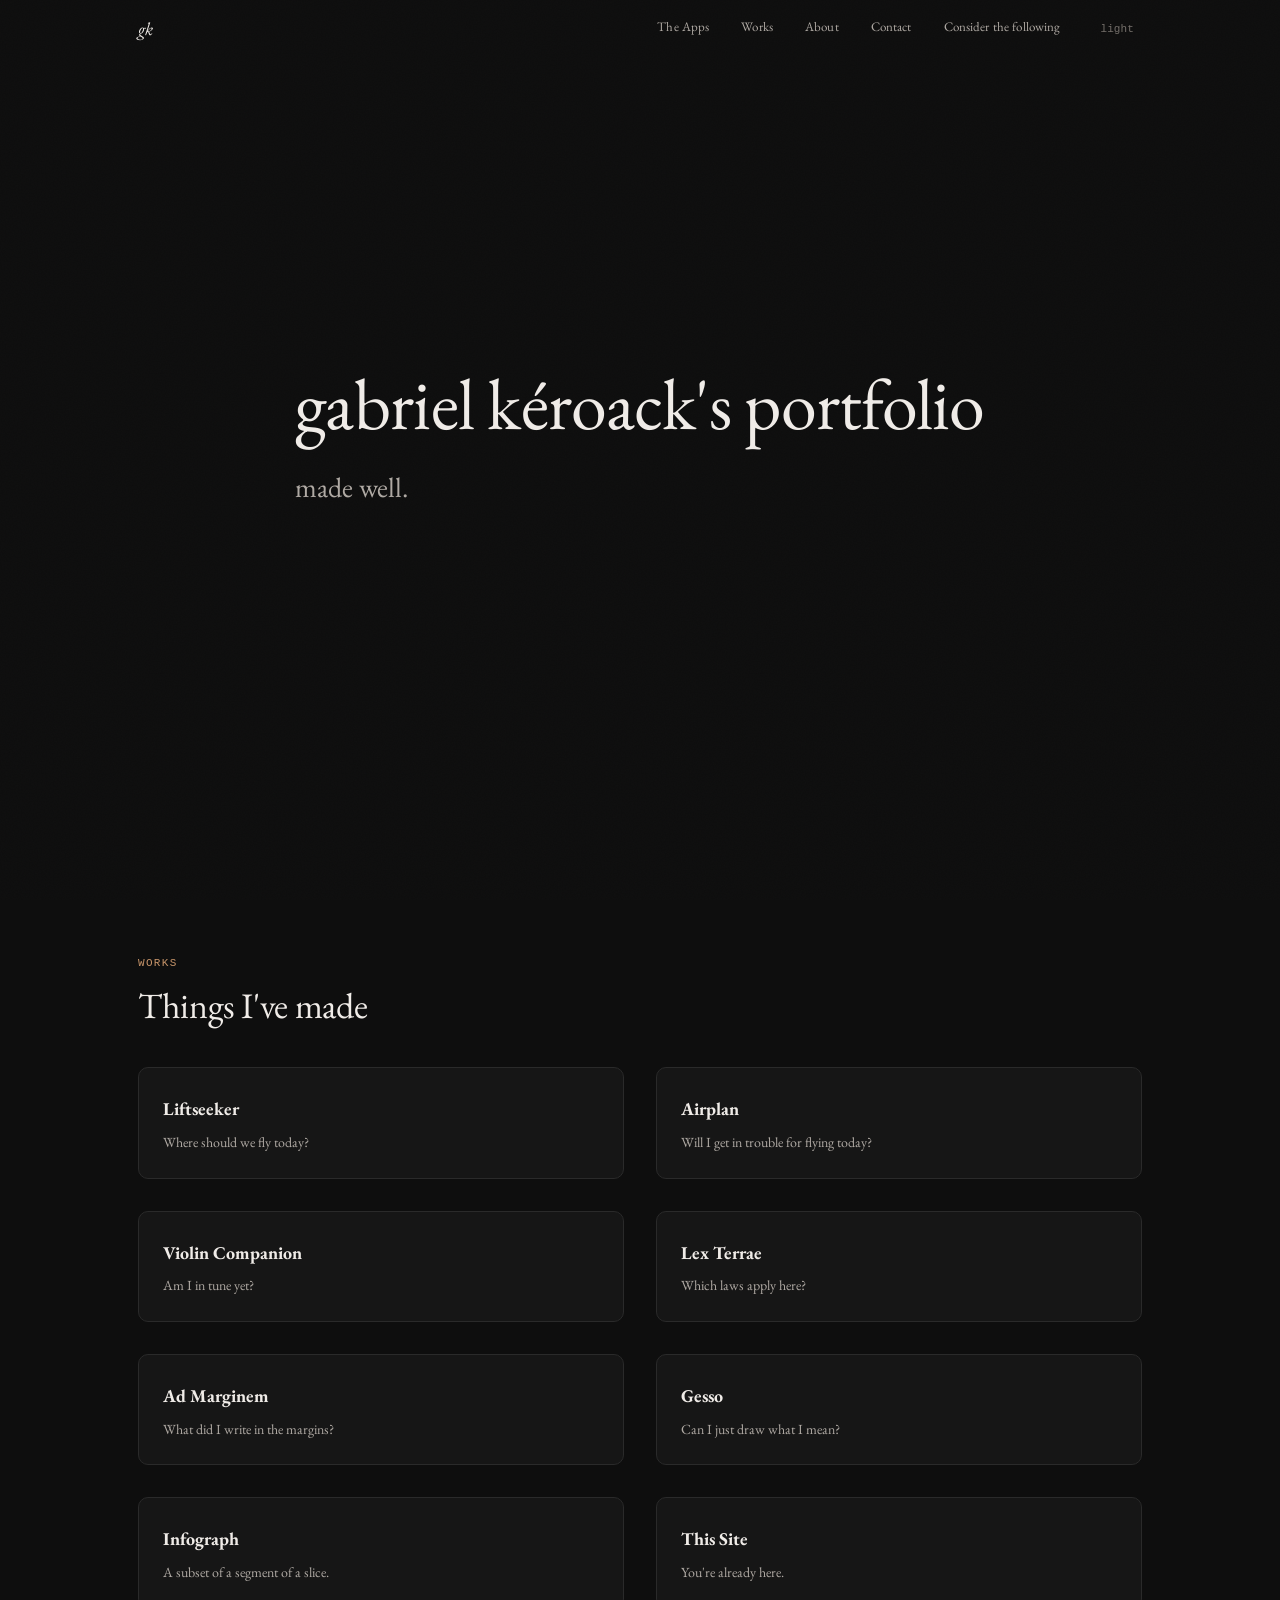
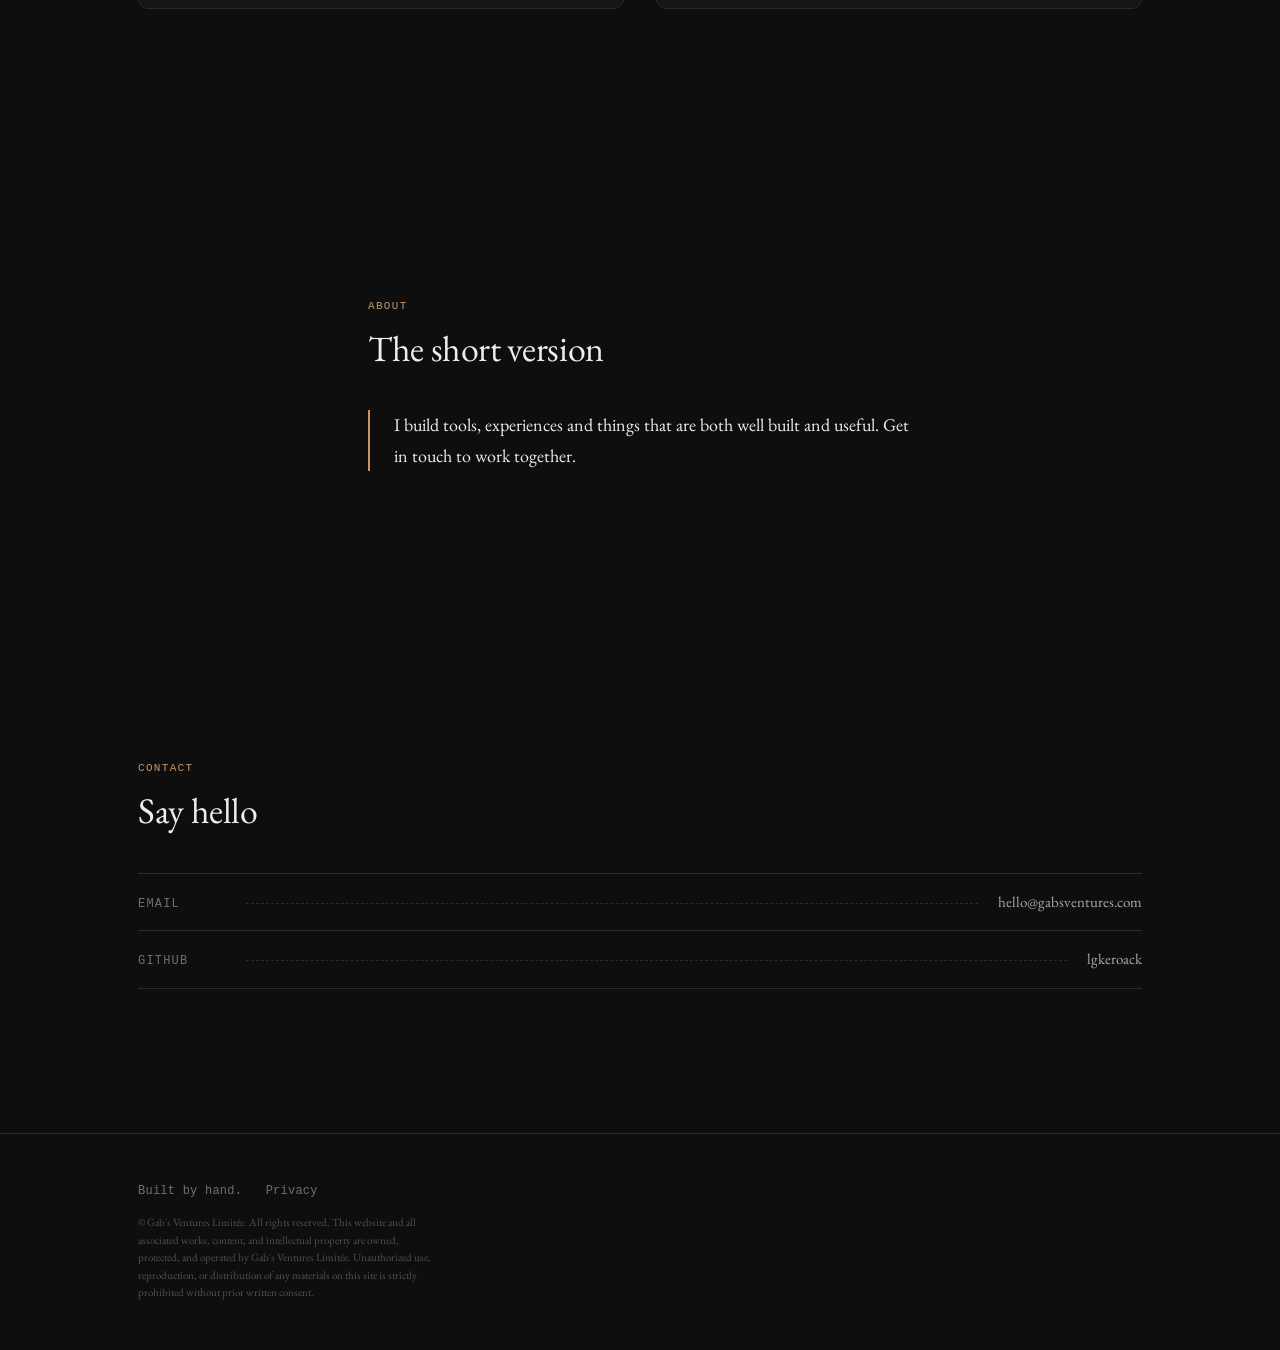
==== index.html @ 235d3c4d "Move the copyright notice into the footer The "© Gab's Ventures Limitée" notice and the rights state" ====
<!DOCTYPE html>
<html lang="en">
<head>
  <meta charset="UTF-8">
  <meta name="viewport" content="width=device-width, initial-scale=1.0">
  <title>gabriel k&eacute;roack — made well</title>
  <meta name="description" content="The portfolio of gabriel k&eacute;roack. Made well.">
  <meta name="theme-color" content="#0e0e0e">
  <meta name="facebook-domain-verification" content="yqigsu1fsau4rtc1x18fzv7bw6srjh" />
  <link rel="icon" href="data:image/svg+xml,<svg xmlns=%22http://www.w3.org/2000/svg%22 viewBox=%220 0 100 100%22><text y=%22.9em%22 font-size=%2290%22>%E2%97%86</text></svg>">
  <link rel="preconnect" href="https://fonts.googleapis.com">
  <link rel="preconnect" href="https://fonts.gstatic.com" crossorigin>
  <link rel="stylesheet" href="https://fonts.googleapis.com/css2?family=EB+Garamond:ital,wght@0,400..800;1,400..800&display=swap">
  <link rel="stylesheet" href="style.css">
</head>
<body>

  <a href="#main" class="skip-link">Skip to content</a>


  <nav class="nav" role="navigation" aria-label="Main">
    <div class="nav-inner">
      <a href="/" class="logo" aria-label="Home">gk</a>
      <div class="nav-links">
        <a href="https://apps.gabs.ventures">The Apps</a>
        <a href="#works">Works</a>
        <a href="#about">About</a>
        <a href="#contact">Contact</a>
        <a href="https://dos.zone/microsoft-3d-pinball-space-cadet/" target="_blank" rel="noopener" class="consider-link">Consider the following</a>
        <button class="theme-toggle" id="theme-toggle" aria-label="Toggle light mode">light</button>
      </div>
    </div>
  </nav>

  <header class="hero">
    <div class="container">
      <div class="hero-content">
        <h1 class="hero-name">gabriel k&eacute;roack's portfolio</h1>
        <p class="hero-tagline">made well.</p>
      </div>
    </div>
  </header>

  <main id="main">

    <section id="works" class="section">
      <div class="container">
        <span class="section-label">Works</span>
        <h2 class="section-title reveal">Things I've made</h2>

        <div class="grid">

          <article class="card reveal">
            <div class="card-body">
              <h3><a href="https://liftseeker.vercel.app" target="_blank" rel="noopener">Liftseeker</a></h3>
              <p>Where should we fly today?</p>
            </div>
          </article>

          <article class="card reveal">
            <div class="card-body">
              <h3><a href="https://airplan-sigma.vercel.app" target="_blank" rel="noopener">Airplan</a></h3>
              <p>Will I get in trouble for flying today?</p>
            </div>
          </article>

          <article class="card reveal">
            <div class="card-body">
              <h3><a href="https://lgkeroack.github.io/violin/" target="_blank" rel="noopener">Violin Companion</a></h3>
              <p>Am I in tune yet?</p>
            </div>
          </article>

          <article class="card reveal">
            <div class="card-body">
              <h3><a href="https://lexterrae.lgkeroack.workers.dev" target="_blank" rel="noopener">Lex Terrae</a></h3>
              <p>Which laws apply here?</p>
            </div>
          </article>

          <article class="card reveal">
            <div class="card-body">
              <h3><a href="https://admarginem.ca" target="_blank" rel="noopener">Ad Marginem</a></h3>
              <p>What did I write in the margins?</p>
            </div>
          </article>

          <article class="card reveal">
            <div class="card-body">
              <h3><a href="https://github.com/lgkeroack/gesso" target="_blank" rel="noopener">Gesso</a></h3>
              <p>Can I just draw what I mean?</p>
            </div>
          </article>

          <article class="card reveal">
            <div class="card-body">
              <h3><a href="https://github.com/lgkeroack/infograph" target="_blank" rel="noopener">Infograph</a></h3>
              <p>A subset of a segment of a slice.</p>
            </div>
          </article>

          <article class="card reveal">
            <div class="card-body">
              <h3><a href="https://github.com/lgkeroack/gabsventures" target="_blank" rel="noopener">This Site</a></h3>
              <p>You're already here.</p>
            </div>
          </article>

        </div>
      </div>
    </section>

    <section id="about" class="section">
      <div class="container narrow">
        <span class="section-label">About</span>
        <h2 class="section-title reveal">The short version</h2>

        <div class="about-content reveal">
          <p class="about-lead">I build tools, experiences and things that are both well built and useful. Get in touch to work together.</p>
        </div>
      </div>
    </section>

    <section id="contact" class="section">
      <div class="container">
        <span class="section-label">Contact</span>
        <h2 class="section-title reveal">Say hello</h2>

        <div class="contact-list reveal">
          <a href="mailto:hello@gabsventures.com" class="contact-row">
            <span class="contact-label">Email</span>
            <span class="contact-line" aria-hidden="true"></span>
            <span class="contact-value">hello@gabsventures.com</span>
          </a>
          <a href="https://github.com/lgkeroack" class="contact-row" target="_blank" rel="noopener">
            <span class="contact-label">GitHub</span>
            <span class="contact-line" aria-hidden="true"></span>
            <span class="contact-value">lgkeroack</span>
          </a>
        </div>
      </div>
    </section>

  </main>

  <footer class="footer">
    <div class="container">
      <p>Built by hand. <a href="/privacy.html">Privacy</a> <span id="weather-status"></span></p>
      <p class="footer-legal">&copy; Gab's Ventures Limit&eacute;e. All rights reserved. This website and all associated works, content, and intellectual property are owned, protected, and operated by Gab's Ventures Limit&eacute;e. Unauthorized use, reproduction, or distribution of any materials on this site is strictly prohibited without prior written consent.</p>
    </div>
  </footer>

  <script src="main.js?v=9"></script>
</body>
</html>
---- style.css ----
/* =========================================
   Gab's Ventures — Design System & Styles
   Zero dependencies. System fonts. Fast.
   ========================================= */

/* --- Design Tokens --- */
:root {
  --bg:           #0e0e0e;
  --bg-raised:    #161616;
  --text:         #f0ece8;
  --text-mid:     #b0aaa4;
  --text-dim:     #736e69;
  --accent:       #c8956a;
  --border:       #2a2a2a;

  --font-body:  'EB Garamond', Georgia, 'Times New Roman', serif;
  --font-mono:  ui-monospace, 'SF Mono', 'Cascadia Code', 'Source Code Pro', Menlo, Consolas, monospace;

  --container:  1100px;
  --narrow:     640px;
  --gutter:     clamp(1.25rem, 4vw, 3rem);
  --section-gap: clamp(5rem, 12vw, 9rem);
}


/* --- Light Mode --- */
body.light-mode {
  --bg:           #f5f2ee;
  --bg-raised:    #ffffff;
  --text:         #1a1816;
  --text-mid:     #5c5854;
  --text-dim:     #9b9590;
  --accent:       #a0714d;
  --border:       #ddd8d2;
}

body.light-mode .nav.scrolled {
  background: rgba(245, 242, 238, 0.85);
}

body.light-mode .card:hover {
  box-shadow: 0 16px 48px rgba(0, 0, 0, 0.1);
}

body.light-mode::after {
  opacity: 0.012;
}

body.light-mode ::selection {
  color: #f5f2ee;
}


/* --- Theme Toggle --- */
.theme-toggle {
  font-family: var(--font-mono);
  font-size: 0.6875rem;
  color: var(--text-dim);
  letter-spacing: 0.01em;
  padding: 0.25rem 0.5rem;
  border-radius: 4px;
  transition: color 0.2s ease;
  cursor: pointer;
}

.theme-toggle:hover {
  color: var(--text);
}

.theme-toggle:disabled {
  opacity: 0.3;
  cursor: not-allowed;
  pointer-events: none;
}


/* --- Reset --- */
*, *::before, *::after {
  margin: 0;
  padding: 0;
  box-sizing: border-box;
}

html {
  scroll-behavior: smooth;
  -webkit-text-size-adjust: 100%;
}

body {
  font-family: var(--font-body);
  font-size: 1rem;
  line-height: 1.65;
  color: var(--text);
  background: var(--bg);
  -webkit-font-smoothing: antialiased;
  -moz-osx-font-smoothing: grayscale;
  overflow-x: hidden;
}

img {
  max-width: 100%;
  height: auto;
  display: block;
}

a {
  color: inherit;
  text-decoration: none;
}

button {
  font: inherit;
  color: inherit;
  background: none;
  border: none;
  cursor: pointer;
}

::selection {
  background: var(--accent);
  color: var(--bg);
}

:focus-visible {
  outline: 2px solid var(--accent);
  outline-offset: 3px;
}


/* --- Film Grain Texture --- */
body::after {
  content: '';
  position: fixed;
  inset: 0;
  background: url("data:image/svg+xml,%3Csvg xmlns='http://www.w3.org/2000/svg' width='300' height='300'%3E%3Cfilter id='n'%3E%3CfeTurbulence type='fractalNoise' baseFrequency='0.75' numOctaves='4' stitchTiles='stitch'/%3E%3C/filter%3E%3Crect width='300' height='300' filter='url(%23n)' opacity='1'/%3E%3C/svg%3E");
  opacity: 0.018;
  pointer-events: none;
  z-index: 9999;
}


/* --- Skip Link --- */
.skip-link {
  position: absolute;
  top: -100%;
  left: 1rem;
  padding: 0.5rem 1rem;
  background: var(--accent);
  color: var(--bg);
  border-radius: 4px;
  font-size: 0.875rem;
  font-weight: 400;
  z-index: 200;
}

.skip-link:focus {
  top: 1rem;
}


/* --- Top Accent Bar --- */
.top-accent {
  position: fixed;
  top: 0;
  left: 0;
  right: 0;
  height: 2px;
  background: linear-gradient(90deg, var(--accent), transparent 60%);
  z-index: 101;
}


/* --- Container --- */
.container {
  max-width: var(--container);
  margin: 0 auto;
  padding: 0 var(--gutter);
}

.container.narrow {
  max-width: var(--narrow);
}


/* --- Navigation --- */
.nav {
  position: fixed;
  top: 0;
  left: 0;
  right: 0;
  z-index: 100;
  padding: 0.875rem 0;
  transition: background 0.4s ease, box-shadow 0.4s ease;
}

.nav.scrolled {
  background: rgba(14, 14, 14, 0.85);
  backdrop-filter: blur(4px);
  -webkit-backdrop-filter: blur(4px);
  box-shadow: 0 1px 0 var(--border);
}

.nav-inner {
  max-width: var(--container);
  margin: 0 auto;
  padding: 0 var(--gutter);
  display: flex;
  align-items: center;
  justify-content: space-between;
}

.logo {
  font-size: 1.125rem;
  font-weight: 400;
  font-style: italic;
  letter-spacing: 0;
  color: var(--text);
  transition: color 0.2s ease;
}

.logo:hover {
  color: var(--accent);
}

.nav-links {
  display: flex;
  gap: 2rem;
}

.nav-links a {
  font-size: 0.8125rem;
  font-weight: 400;
  color: var(--text-mid);
  letter-spacing: 0.01em;
  transition: color 0.2s ease;
}

.nav-links a:hover {
  color: var(--text);
}


/* --- Hero --- */
.hero {
  min-height: 90vh;
  display: flex;
  align-items: center;
  padding-top: 4rem;
}

.hero-content {
  max-width: 720px;
}

.hero-name {
  font-size: clamp(2.25rem, 6vw, 4.5rem);
  font-weight: 400;
  letter-spacing: -0.01em;
  line-height: 1.1;
  color: var(--text);
  animation: fadeUp 0.8s ease-out both;
}

.hero-tagline {
  font-size: clamp(1.25rem, 3vw, 1.75rem);
  font-weight: 400;
  color: var(--text-mid);
  margin-top: 1.25rem;
  animation: fadeUp 0.8s ease-out 0.1s both;
}


/* --- Sections --- */
.section {
  padding: var(--section-gap) 0;
}

.section-label {
  font-family: var(--font-mono);
  font-size: 0.6875rem;
  font-weight: 500;
  text-transform: uppercase;
  letter-spacing: 0.12em;
  color: var(--accent);
  display: block;
  margin-bottom: 0.75rem;
}

.section-title {
  font-size: clamp(1.5rem, 3.5vw, 2.25rem);
  font-weight: 400;
  letter-spacing: -0.01em;
  line-height: 1.2;
  color: var(--text);
  margin-bottom: 2.5rem;
}


/* --- Project Grid --- */
.grid {
  display: grid;
  grid-template-columns: repeat(2, 1fr);
  gap: 1.5rem;
}

.card {
  position: relative;
  background: var(--bg-raised);
  border: 1px solid var(--border);
  border-radius: 10px;
  overflow: hidden;
  cursor: pointer;
  transition: transform 0.35s ease, box-shadow 0.35s ease, border-color 0.35s ease;
}

.card:hover {
  transform: translateY(-4px);
  border-color: #333;
  box-shadow: 0 16px 48px rgba(0, 0, 0, 0.4);
}

.card-image {
  aspect-ratio: 16 / 10;
  position: relative;
  overflow: hidden;
  background:
    radial-gradient(ellipse at 70% 35%, hsla(var(--hue), 45%, 45%, 0.25), transparent 55%),
    radial-gradient(ellipse at 25% 75%, hsla(calc(var(--hue) + 40), 35%, 30%, 0.15), transparent 50%),
    linear-gradient(
      145deg,
      hsl(var(--hue), 18%, 10%) 0%,
      hsl(var(--hue), 12%, 14%) 100%
    );
  transition: transform 0.5s ease;
}

.card:hover .card-image {
  transform: scale(1.03);
}

.card-image::after {
  content: '';
  position: absolute;
  inset: 0;
  background:
    repeating-linear-gradient(
      -45deg,
      transparent,
      transparent 24px,
      hsla(var(--hue), 25%, 45%, 0.035) 24px,
      hsla(var(--hue), 25%, 45%, 0.035) 25px
    );
}

.card-image img {
  position: absolute;
  inset: 0;
  width: 100%;
  height: 100%;
  object-fit: cover;
}

.card-body {
  padding: 1.25rem 1.5rem 1.5rem;
}

.card-tag {
  font-family: var(--font-mono);
  font-size: 0.6875rem;
  font-weight: 500;
  text-transform: uppercase;
  letter-spacing: 0.1em;
  color: var(--accent);
}

.card-body h3 {
  font-size: 1.125rem;
  font-weight: 700;
  letter-spacing: 0;
  margin-top: 0.375rem;
  color: var(--text);
}

.card-body h3 a {
  color: inherit;
}

.card-body h3 a::after {
  content: '';
  position: absolute;
  inset: 0;
}

.card-body p {
  font-size: 0.875rem;
  color: var(--text-mid);
  margin-top: 0.5rem;
  line-height: 1.55;
}

.card-meta {
  display: flex;
  justify-content: space-between;
  font-family: var(--font-mono);
  font-size: 0.6875rem;
  color: var(--text-dim);
  margin-top: 1rem;
  padding-top: 0.75rem;
  border-top: 1px solid var(--border);
  opacity: 0;
  transform: translateY(4px);
  transition: opacity 0.25s ease, transform 0.25s ease;
}

.card:hover .card-meta {
  opacity: 1;
  transform: none;
}


/* --- About --- */
.about-content {
  display: flex;
  flex-direction: column;
  gap: 1.25rem;
}

.about-lead {
  font-size: 1.125rem;
  line-height: 1.7;
  color: var(--text);
  border-left: 2px solid var(--accent);
  padding-left: 1.5rem;
}

.about-content p:not(.about-lead) {
  font-size: 1rem;
  color: var(--text-mid);
  line-height: 1.7;
}


/* --- Contact --- */
.contact-list {
  display: flex;
  flex-direction: column;
  gap: 0;
}

.contact-row {
  display: flex;
  align-items: baseline;
  padding: 1rem 0;
  border-bottom: 1px solid var(--border);
  transition: border-color 0.2s ease;
}

.contact-row:first-child {
  border-top: 1px solid var(--border);
}

.contact-row:hover {
  border-color: var(--text-dim);
}

.contact-row:hover .contact-value {
  color: var(--accent);
}

.contact-row:hover .contact-line {
  border-color: var(--text-dim);
}

.contact-label {
  font-family: var(--font-mono);
  font-size: 0.75rem;
  text-transform: uppercase;
  letter-spacing: 0.1em;
  color: var(--text-dim);
  flex-shrink: 0;
  min-width: 5.5rem;
}

.contact-line {
  flex: 1;
  border-bottom: 1px dashed var(--border);
  margin: 0 1.25rem;
  transform: translateY(-3px);
  min-width: 2rem;
  transition: border-color 0.2s ease;
}

.contact-value {
  font-size: 0.9375rem;
  font-weight: 400;
  color: var(--text-mid);
  flex-shrink: 0;
  transition: color 0.2s ease;
}


/* --- Footer --- */
.footer {
  padding: 3rem 0;
  border-top: 1px solid var(--border);
}

.footer p {
  font-family: var(--font-mono);
  font-size: 0.75rem;
  color: var(--text-dim);
  letter-spacing: 0.02em;
}

.footer a {
  color: var(--text-dim);
  margin-left: 1rem;
  transition: color 0.2s ease;
}

.footer a:hover {
  color: var(--accent);
}

.footer .footer-legal {
  font-family: var(--font-body);
  font-size: 0.6875rem;
  line-height: 1.6;
  letter-spacing: 0;
  max-width: 60ch;
  margin-top: 0.75rem;
  opacity: 0.7;
}

#weather-status {
  margin-left: 1rem;
}

#weather-status a {
  margin-left: 0;
  text-decoration: underline;
  text-underline-offset: 2px;
}


/* --- Rain Canvas --- */
#rain-canvas,
#snow-canvas,
#cloud-canvas,
#sunny-canvas,
#star-canvas {
  position: fixed;
  top: 0;
  left: 0;
  width: 100%;
  height: 100%;
  pointer-events: none;
  z-index: 1;
}

.hero,
main,
.footer {
  position: relative;
  z-index: 2;
}


/* --- Animations --- */
@keyframes fadeUp {
  from {
    opacity: 0;
    transform: translateY(24px);
  }
  to {
    opacity: 1;
    transform: none;
  }
}

.reveal {
  opacity: 0;
  transform: translateY(20px);
  transition: opacity 0.7s ease, transform 0.7s ease;
}

.reveal.visible {
  opacity: 1;
  transform: none;
}

/* Stagger reveal for cards */
.card.reveal:nth-child(2) { transition-delay: 0.08s; }
.card.reveal:nth-child(3) { transition-delay: 0.16s; }
.card.reveal:nth-child(4) { transition-delay: 0.24s; }


/* --- Reduced Motion --- */
@media (prefers-reduced-motion: reduce) {
  *, *::before, *::after {
    animation-duration: 0.01ms !important;
    animation-delay: 0ms !important;
    transition-duration: 0.01ms !important;
  }
  html {
    scroll-behavior: auto;
  }
  .reveal {
    opacity: 1;
    transform: none;
  }
}


/* --- Responsive --- */
@media (max-width: 768px) {
  body::after {
    display: none;
  }

  .grid {
    grid-template-columns: 1fr;
  }

  .nav-links {
    gap: 1.25rem;
  }

  .nav-links a {
    font-size: 0.75rem;
  }

  .consider-link {
    display: none;
  }

  .contact-line {
    display: none;
  }

  .contact-row {
    flex-direction: column;
    gap: 0.125rem;
  }

  .contact-label {
    min-width: 0;
  }

  .card-meta {
    opacity: 1;
    transform: none;
  }
}

@media (max-width: 480px) {
  .hero {
    min-height: 80vh;
  }

  .section-title {
    margin-bottom: 2rem;
  }

  .card-body {
    padding: 1rem 1.25rem 1.25rem;
  }
}

@media (min-width: 1200px) {
  .grid {
    gap: 2rem;
  }
}
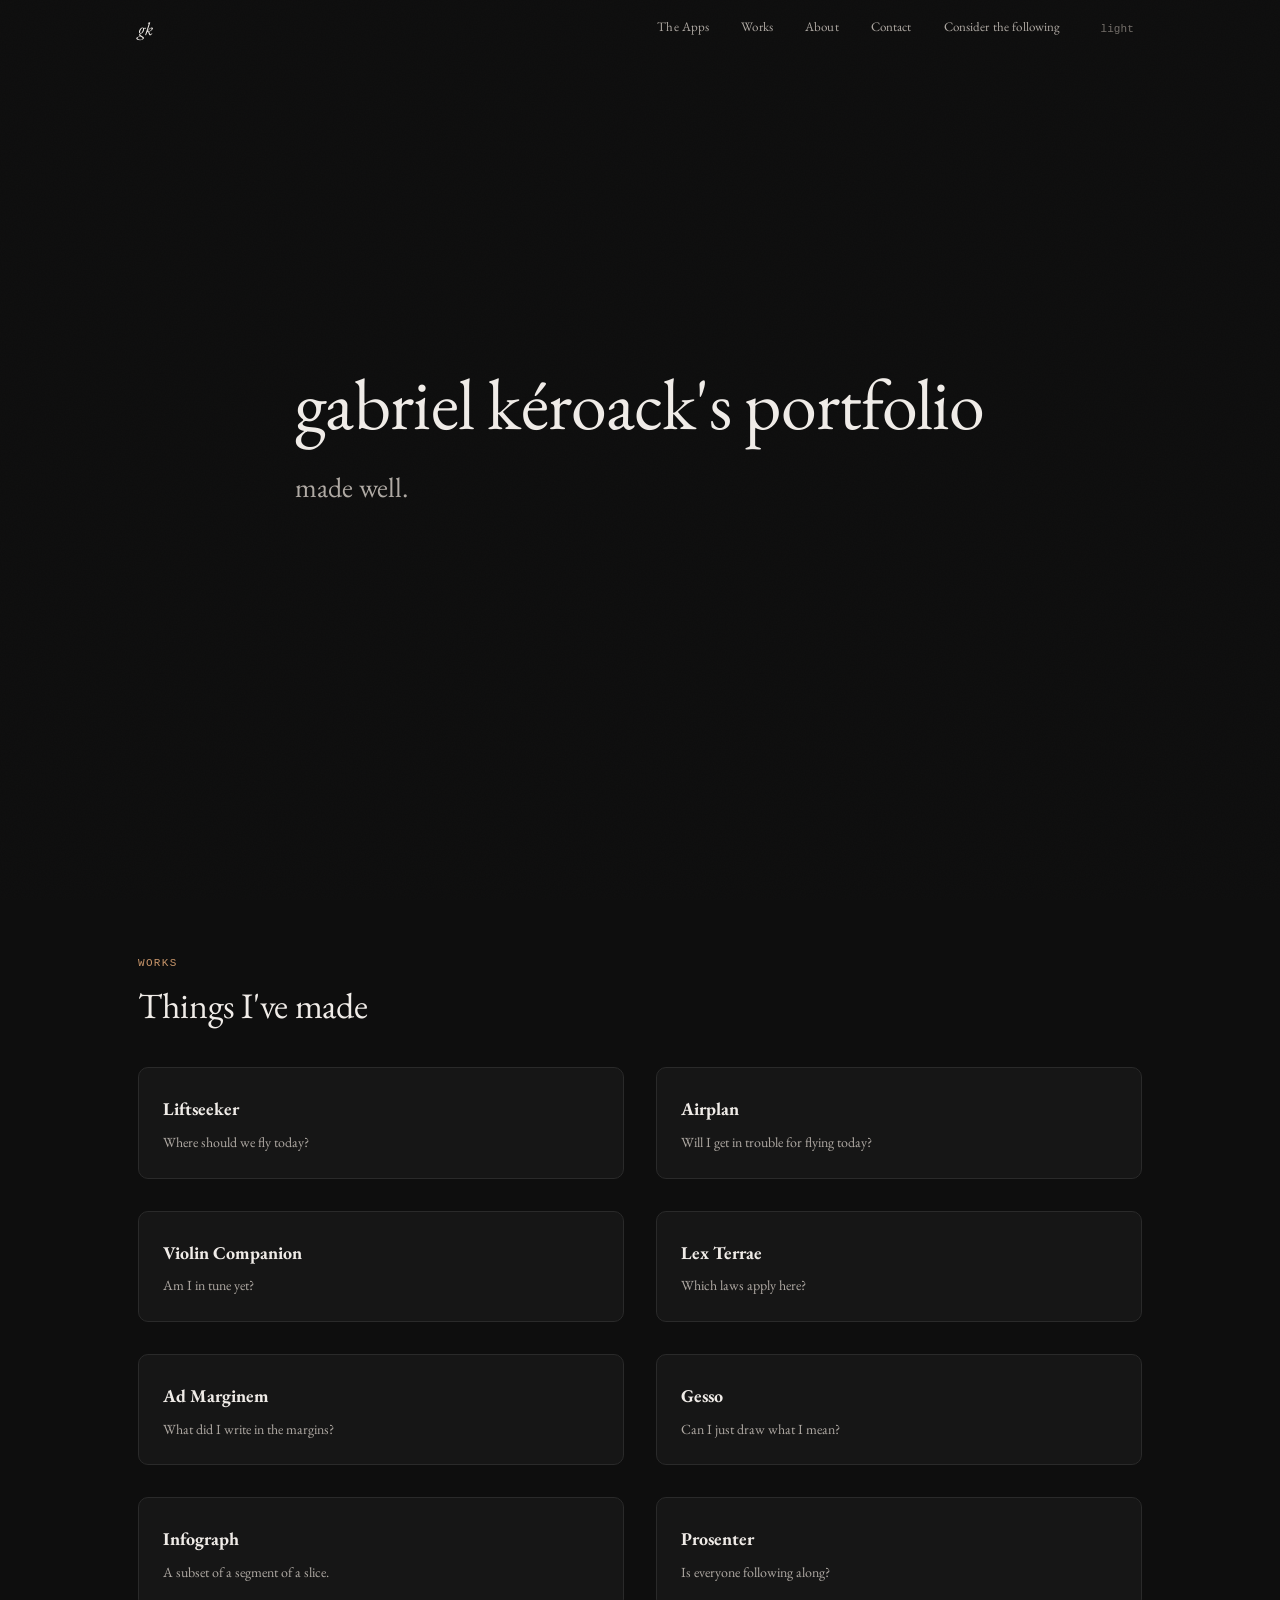
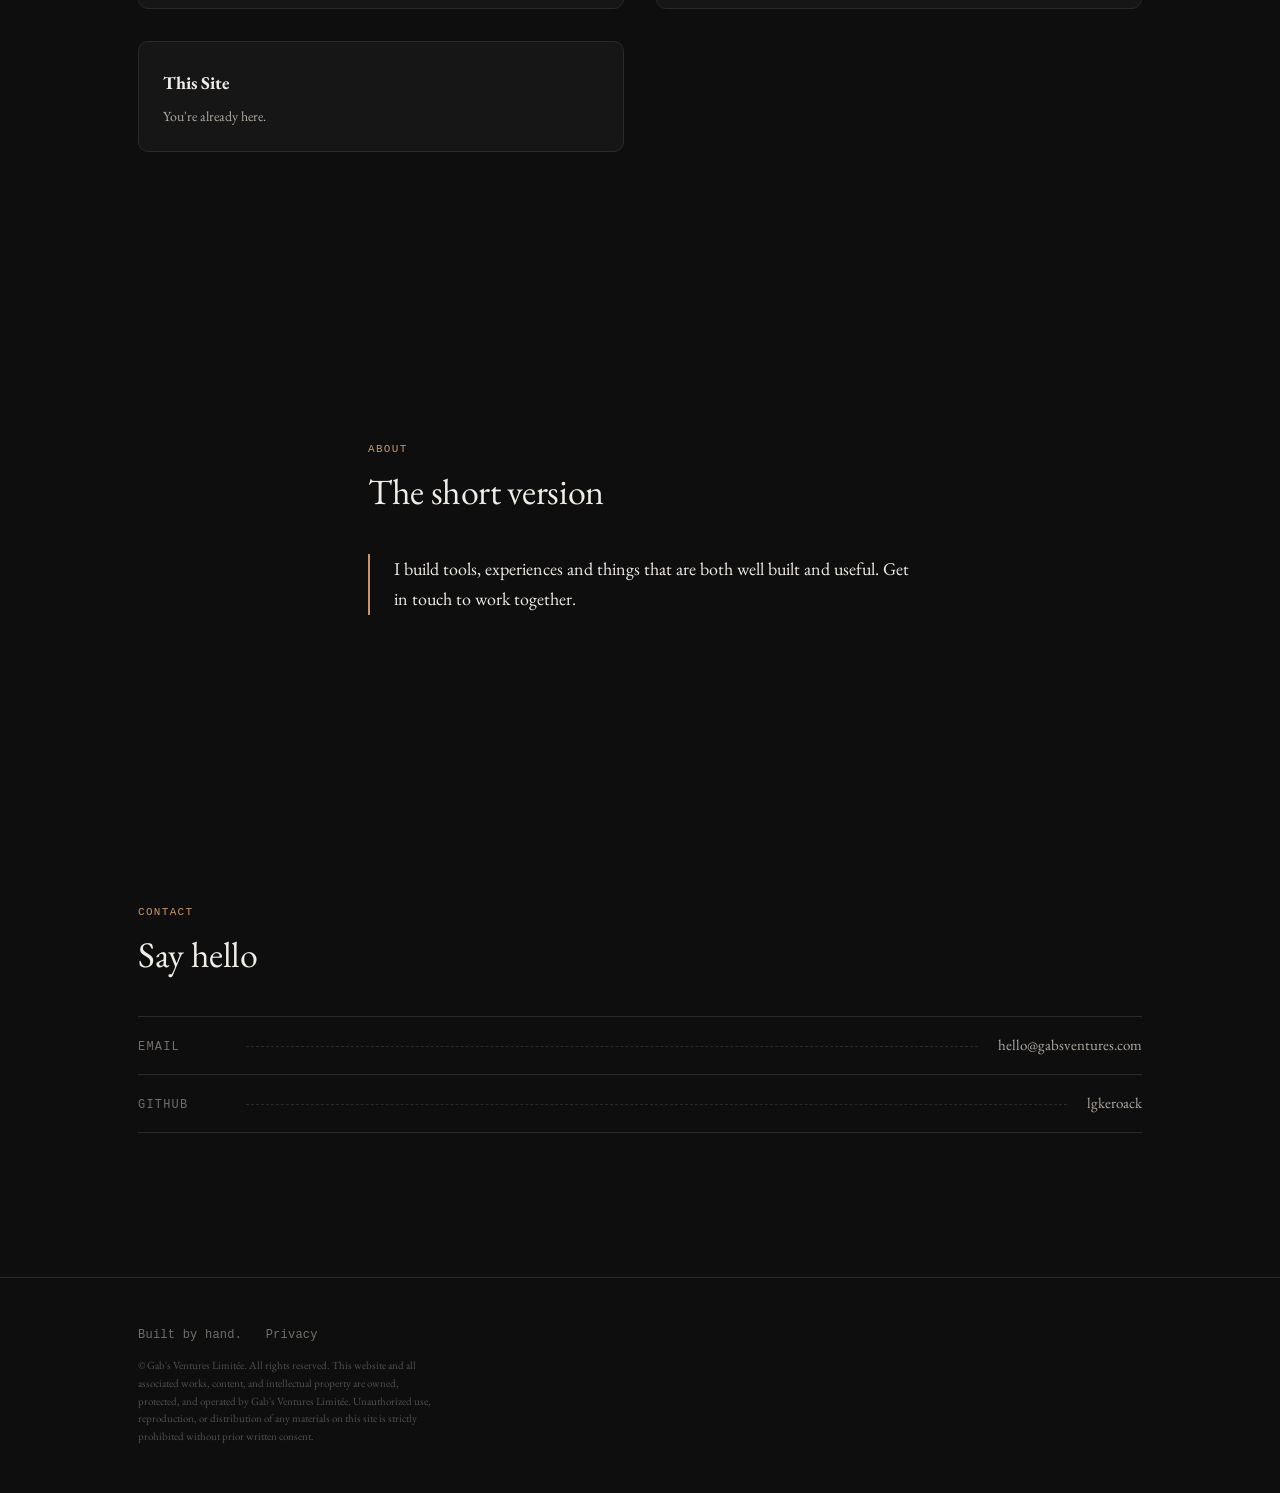
==== commit 6013174c: "Add Prosenter to works Prosenter has no public download or site yet, so the card links to its GitHub" ====
--- a/index.html
+++ b/index.html
@@ -101,6 +101,13 @@
 
           <article class="card reveal">
             <div class="card-body">
+              <h3><a href="https://github.com/lgkeroack/prosenter" target="_blank" rel="noopener">Prosenter</a></h3>
+              <p>Is everyone following along?</p>
+            </div>
+          </article>
+
+          <article class="card reveal">
+            <div class="card-body">
               <h3><a href="https://github.com/lgkeroack/gabsventures" target="_blank" rel="noopener">This Site</a></h3>
               <p>You're already here.</p>
             </div>
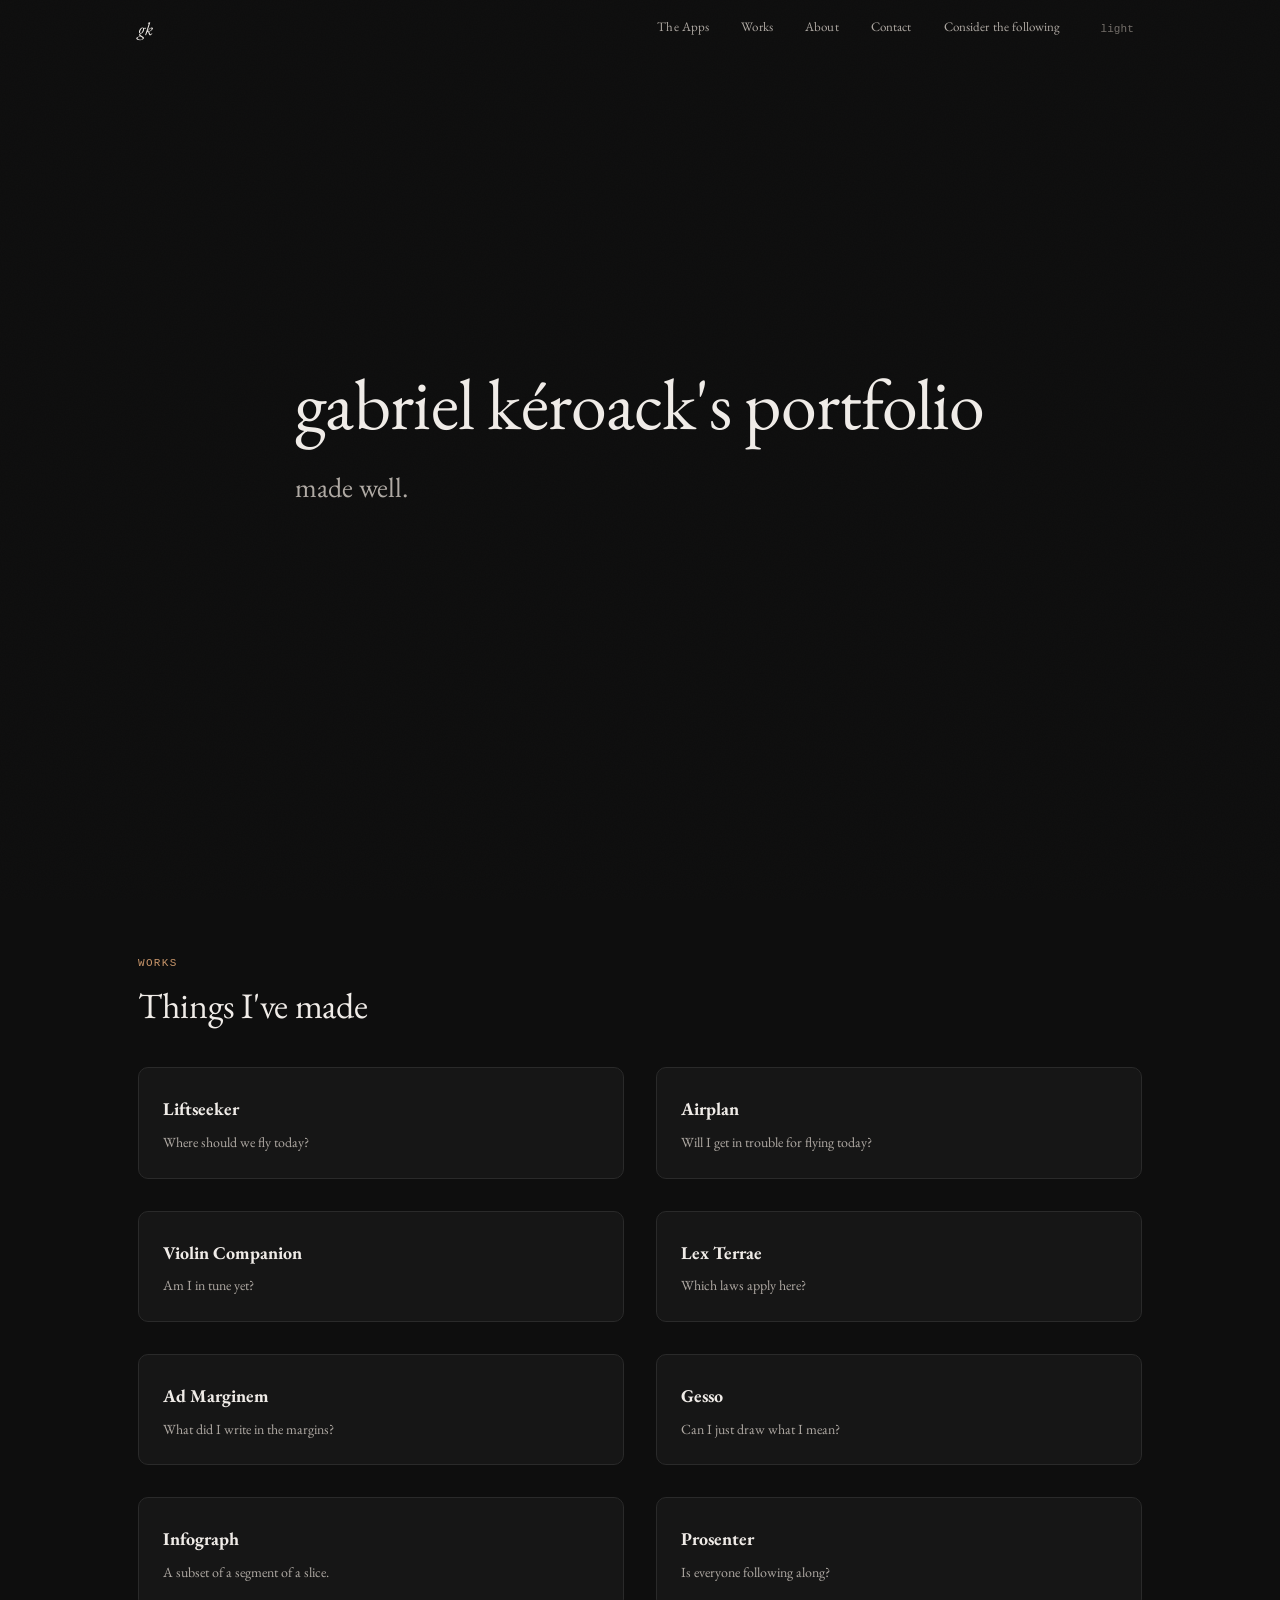
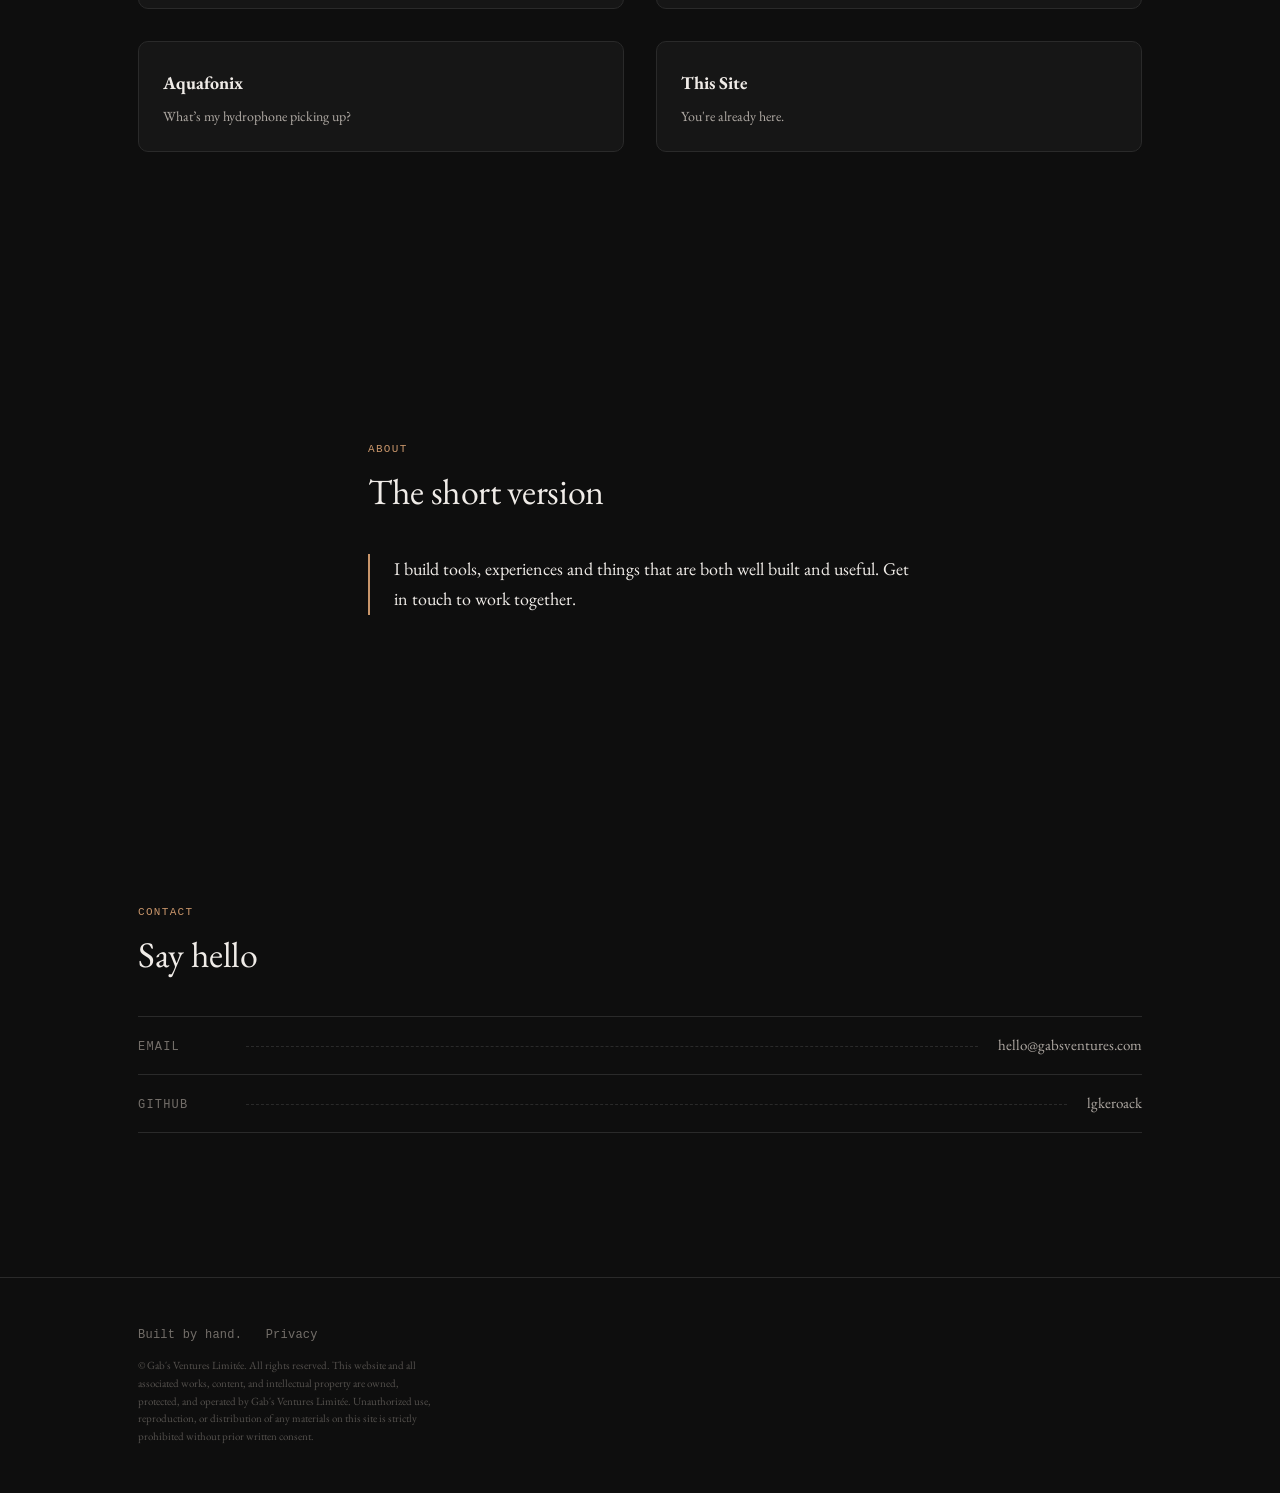
==== commit 002b6983: "Add Aquafonix to works Aquafonix has no published release yet, so the card links to its GitHub repo." ====
--- a/index.html
+++ b/index.html
@@ -108,6 +108,13 @@
 
           <article class="card reveal">
             <div class="card-body">
+              <h3><a href="https://github.com/lgkeroack/aquafonix" target="_blank" rel="noopener">Aquafonix</a></h3>
+              <p>What&rsquo;s my hydrophone picking up?</p>
+            </div>
+          </article>
+
+          <article class="card reveal">
+            <div class="card-body">
               <h3><a href="https://github.com/lgkeroack/gabsventures" target="_blank" rel="noopener">This Site</a></h3>
               <p>You're already here.</p>
             </div>
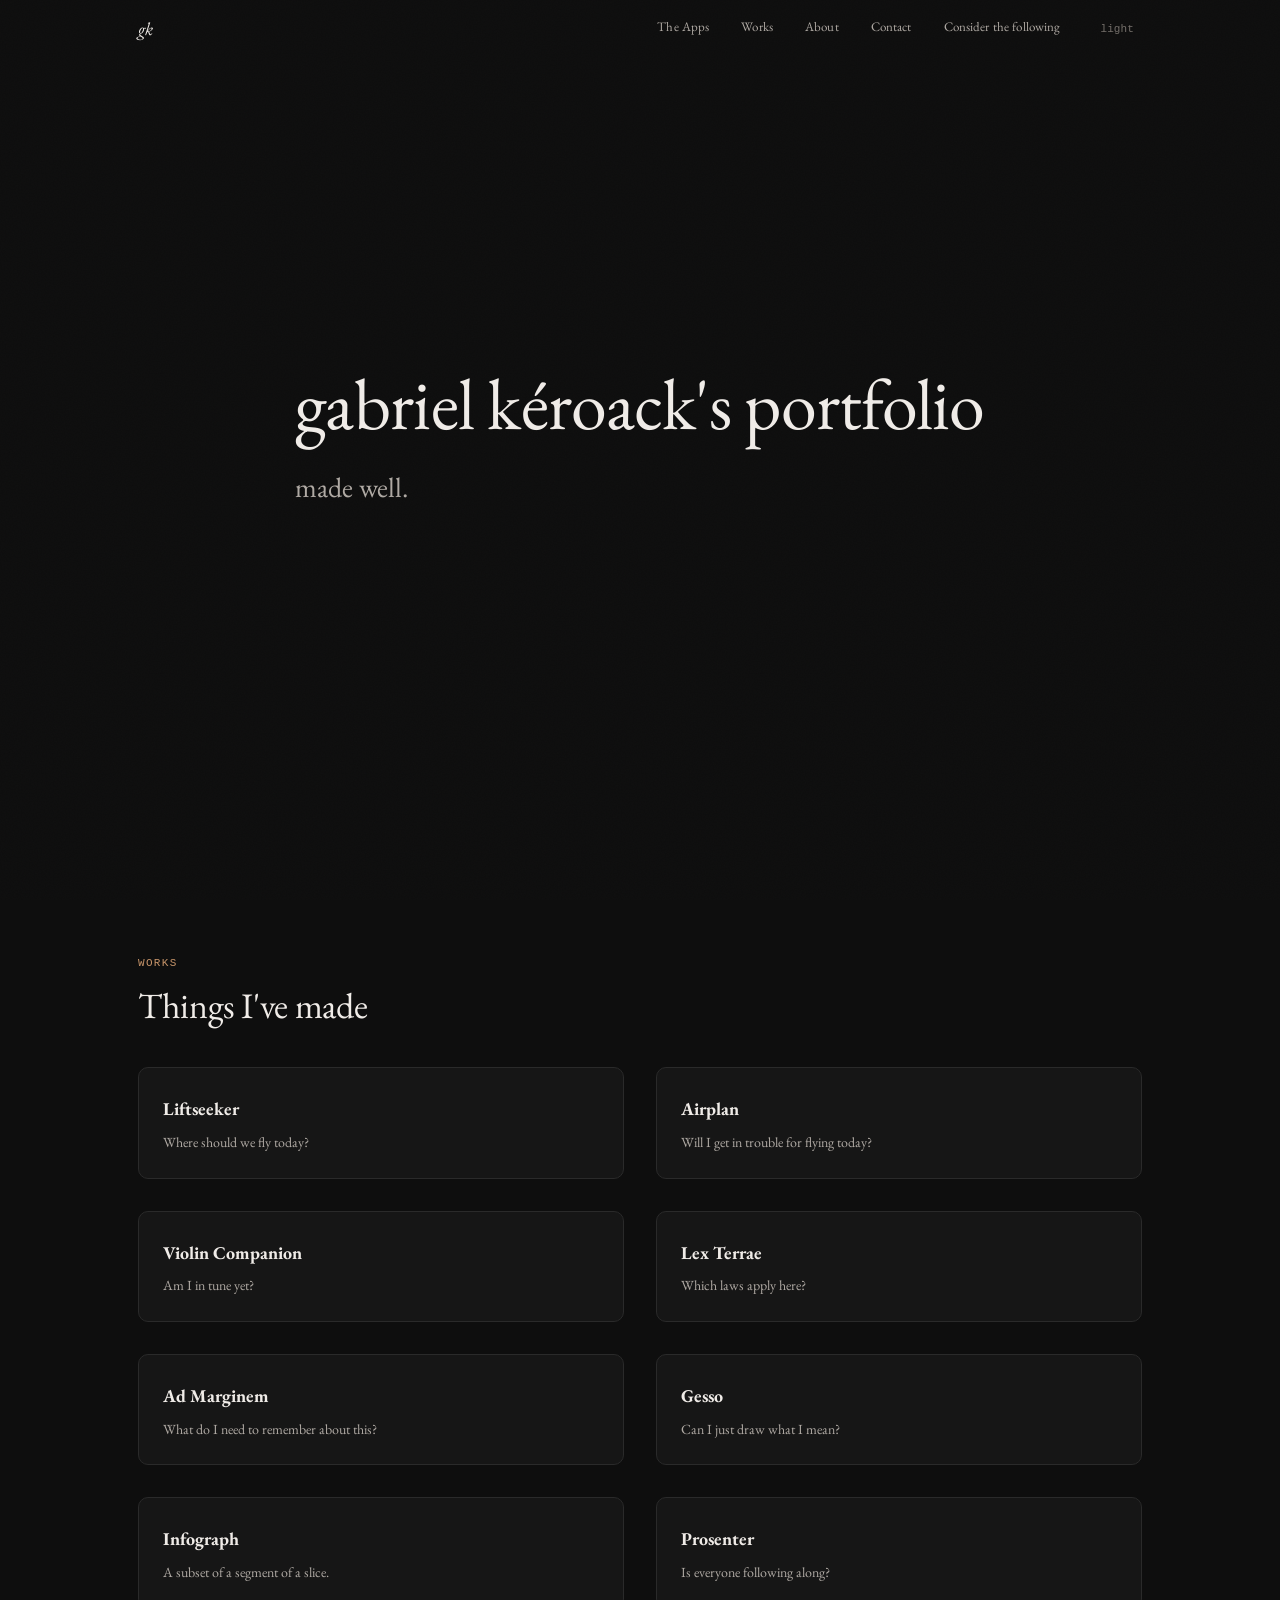
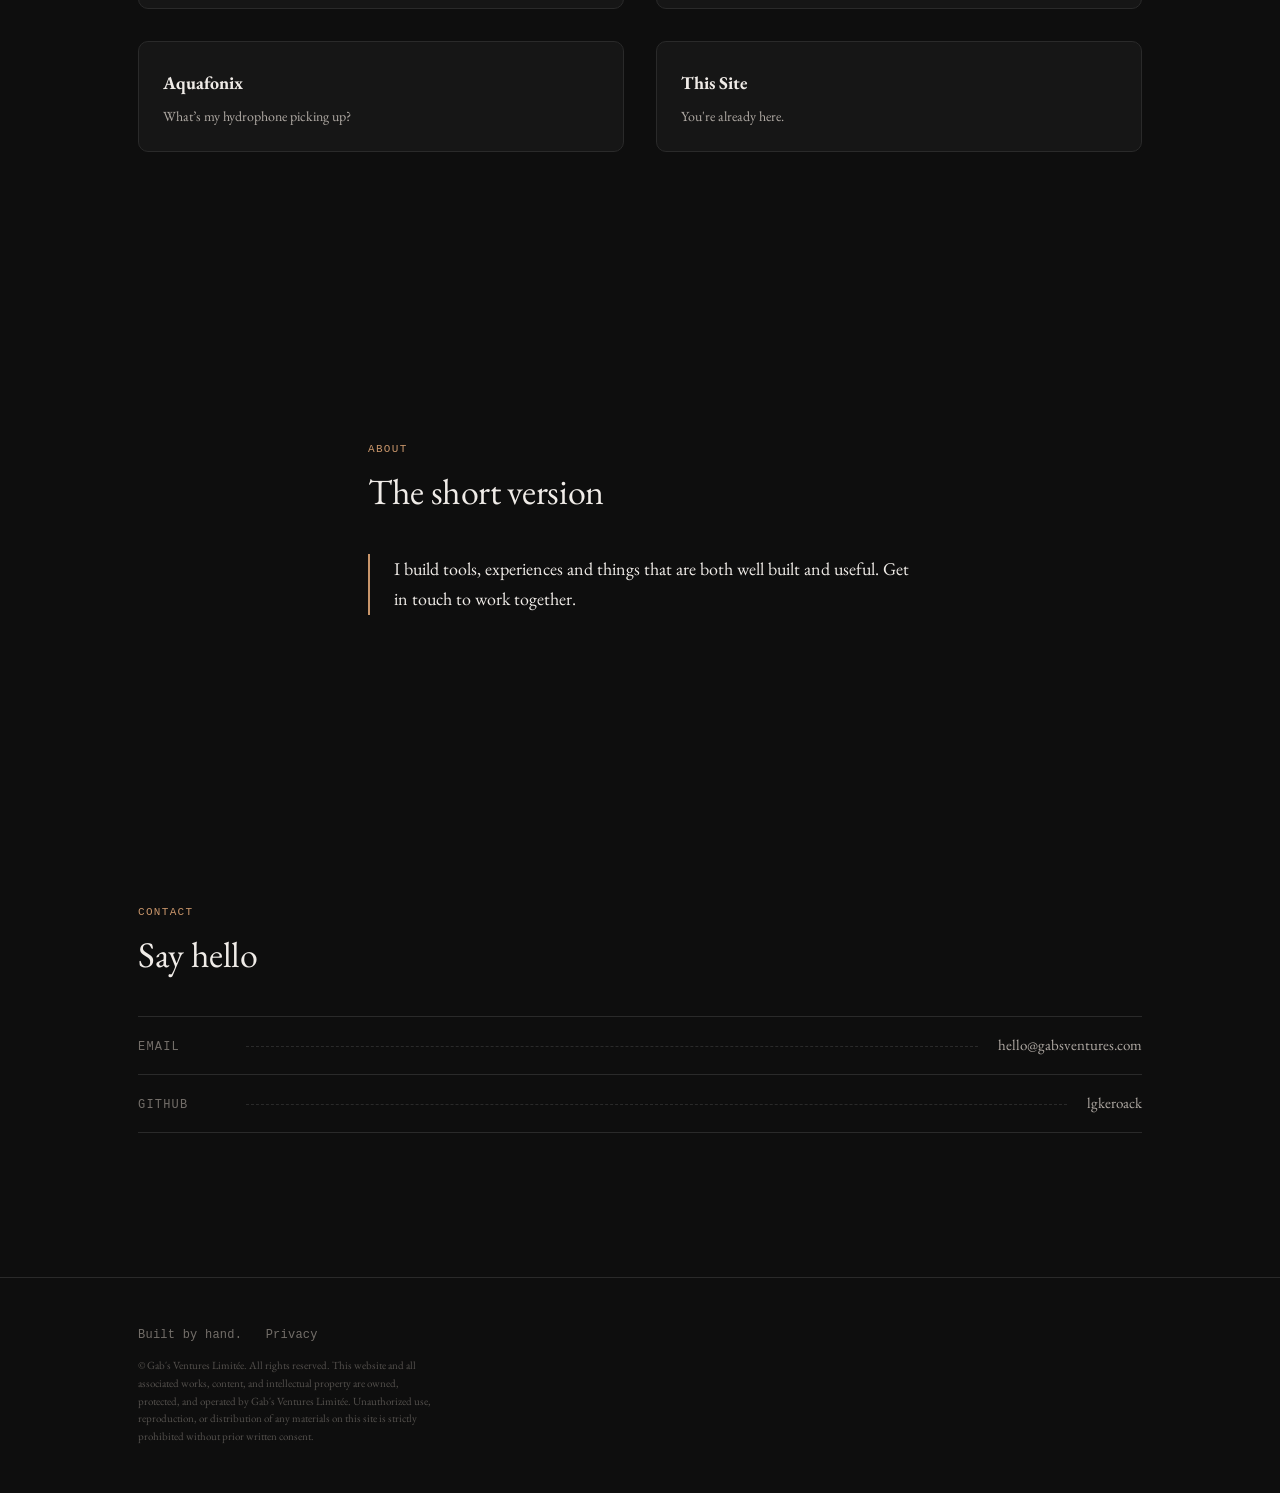
==== commit 765b21b4: "Add Prosenter and This Site one-pagers; retitle Ad Marginem Prosenter is a Windows-only WPF app, so " ====
--- a/index.html
+++ b/index.html
@@ -52,56 +52,56 @@
 
           <article class="card reveal">
             <div class="card-body">
-              <h3><a href="https://liftseeker.vercel.app" target="_blank" rel="noopener">Liftseeker</a></h3>
+              <h3><a href="/works/liftseeker/">Liftseeker</a></h3>
               <p>Where should we fly today?</p>
             </div>
           </article>
 
           <article class="card reveal">
             <div class="card-body">
-              <h3><a href="https://airplan-sigma.vercel.app" target="_blank" rel="noopener">Airplan</a></h3>
+              <h3><a href="/works/airplan/">Airplan</a></h3>
               <p>Will I get in trouble for flying today?</p>
             </div>
           </article>
 
           <article class="card reveal">
             <div class="card-body">
-              <h3><a href="https://lgkeroack.github.io/violin/" target="_blank" rel="noopener">Violin Companion</a></h3>
+              <h3><a href="/works/violin-companion/">Violin Companion</a></h3>
               <p>Am I in tune yet?</p>
             </div>
           </article>
 
           <article class="card reveal">
             <div class="card-body">
-              <h3><a href="https://lexterrae.lgkeroack.workers.dev" target="_blank" rel="noopener">Lex Terrae</a></h3>
+              <h3><a href="/works/lexterrae/">Lex Terrae</a></h3>
               <p>Which laws apply here?</p>
             </div>
           </article>
 
           <article class="card reveal">
             <div class="card-body">
-              <h3><a href="https://admarginem.ca" target="_blank" rel="noopener">Ad Marginem</a></h3>
-              <p>What did I write in the margins?</p>
+              <h3><a href="/works/ad-marginem/">Ad Marginem</a></h3>
+              <p>What do I need to remember about this?</p>
             </div>
           </article>
 
           <article class="card reveal">
             <div class="card-body">
-              <h3><a href="https://github.com/lgkeroack/gesso" target="_blank" rel="noopener">Gesso</a></h3>
+              <h3><a href="/works/gesso/">Gesso</a></h3>
               <p>Can I just draw what I mean?</p>
             </div>
           </article>
 
           <article class="card reveal">
             <div class="card-body">
-              <h3><a href="https://github.com/lgkeroack/infograph" target="_blank" rel="noopener">Infograph</a></h3>
+              <h3><a href="/works/infograph/">Infograph</a></h3>
               <p>A subset of a segment of a slice.</p>
             </div>
           </article>
 
           <article class="card reveal">
             <div class="card-body">
-              <h3><a href="https://github.com/lgkeroack/prosenter" target="_blank" rel="noopener">Prosenter</a></h3>
+              <h3><a href="/works/prosenter/">Prosenter</a></h3>
               <p>Is everyone following along?</p>
             </div>
           </article>
@@ -115,7 +115,7 @@
 
           <article class="card reveal">
             <div class="card-body">
-              <h3><a href="https://github.com/lgkeroack/gabsventures" target="_blank" rel="noopener">This Site</a></h3>
+              <h3><a href="/works/this-site/">This Site</a></h3>
               <p>You're already here.</p>
             </div>
           </article>
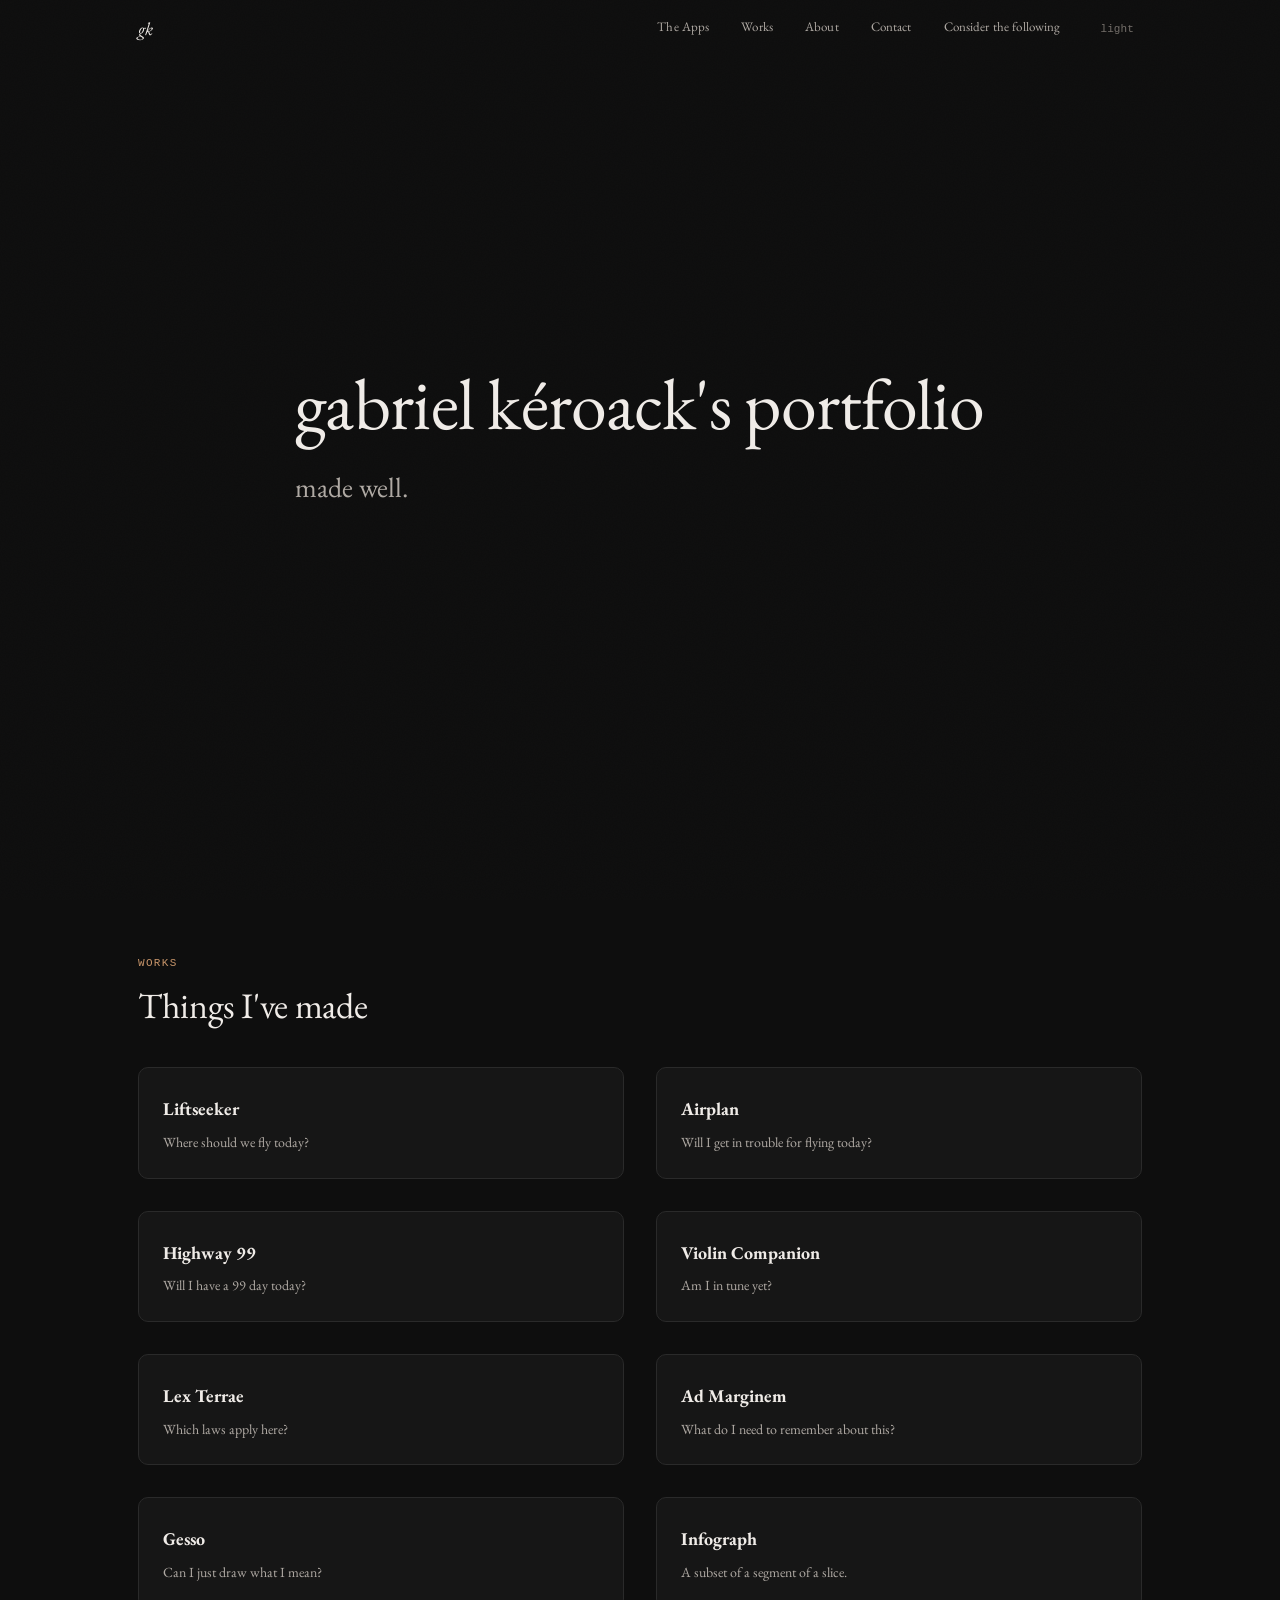
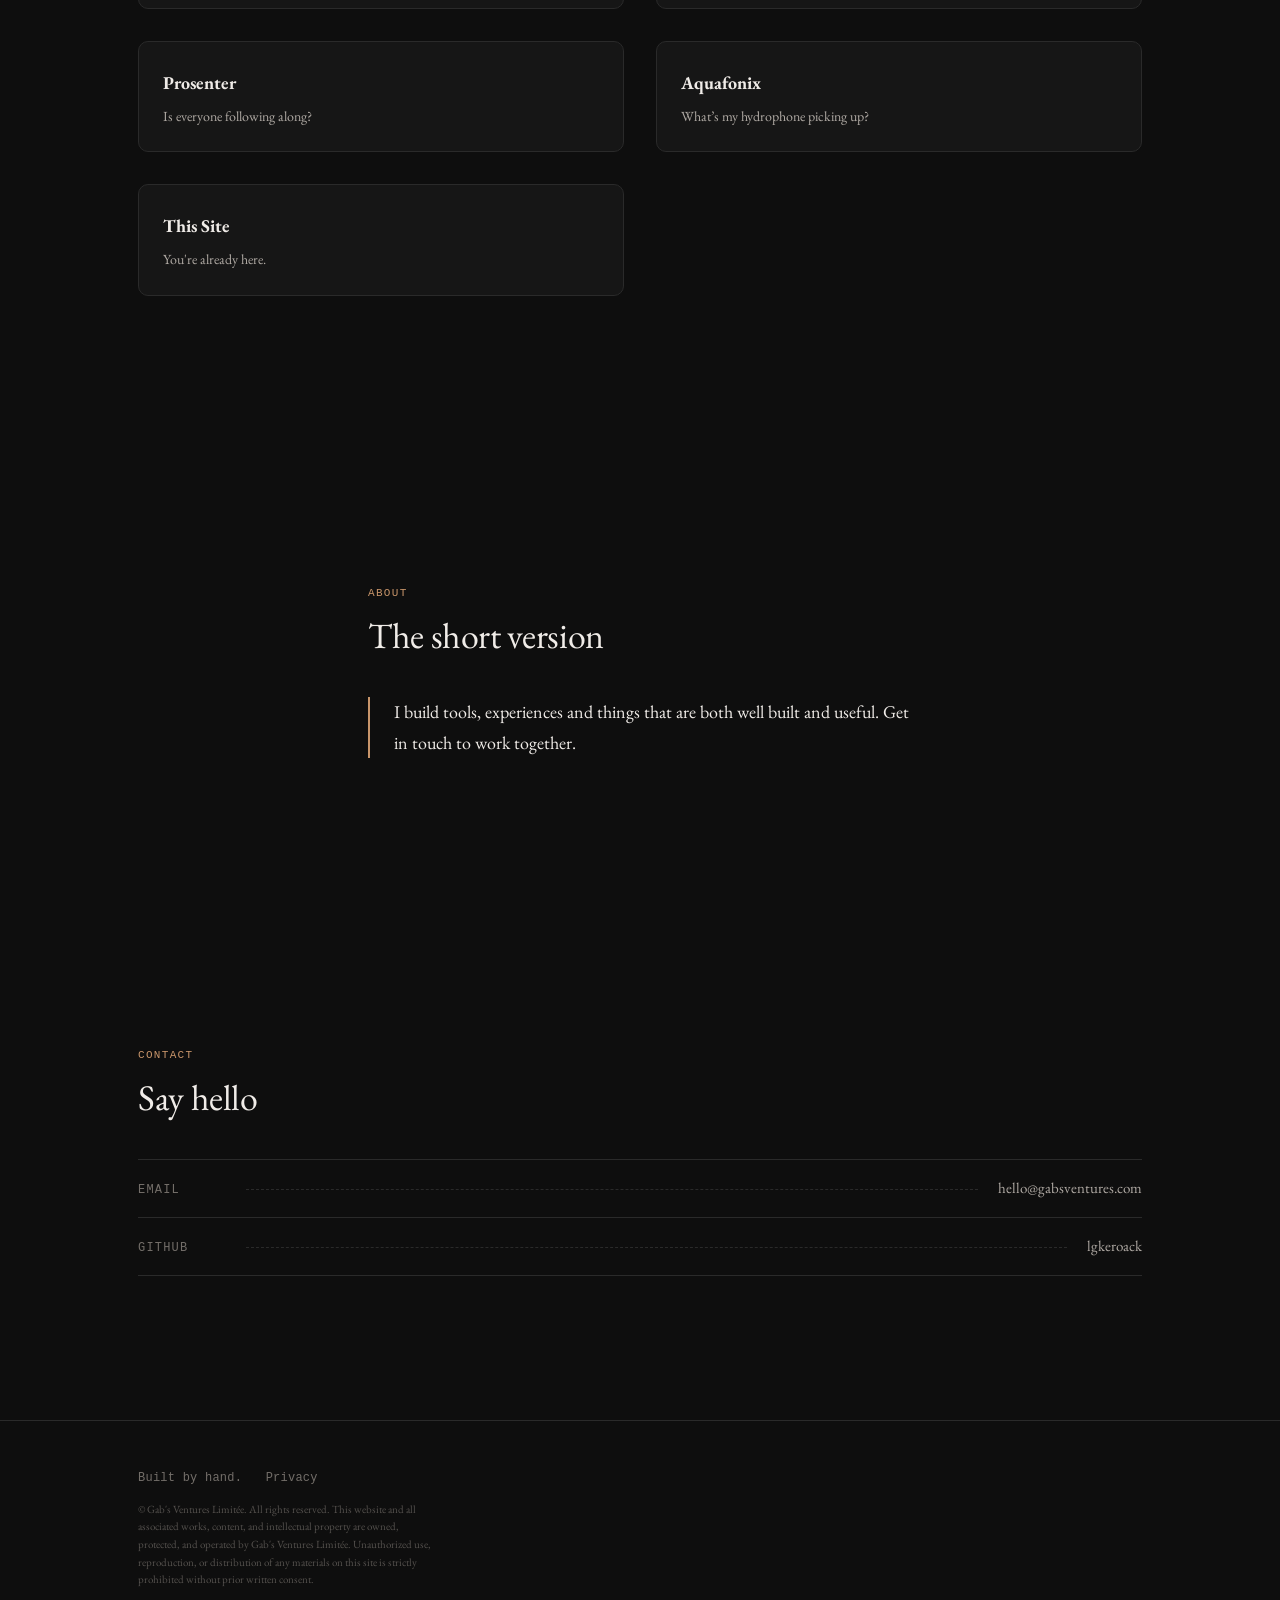
==== commit 5e711191: "Add Highway 99 to works, with its one-pager Highway 99 was only listed on the Apps page. It now has " ====
--- a/index.html
+++ b/index.html
@@ -66,6 +66,13 @@
 
           <article class="card reveal">
             <div class="card-body">
+              <h3><a href="/works/highway99/">Highway 99</a></h3>
+              <p>Will I have a 99 day today?</p>
+            </div>
+          </article>
+
+          <article class="card reveal">
+            <div class="card-body">
               <h3><a href="/works/violin-companion/">Violin Companion</a></h3>
               <p>Am I in tune yet?</p>
             </div>
@@ -108,7 +115,7 @@
 
           <article class="card reveal">
             <div class="card-body">
-              <h3><a href="https://github.com/lgkeroack/aquafonix" target="_blank" rel="noopener">Aquafonix</a></h3>
+              <h3><a href="/works/aquafonix/">Aquafonix</a></h3>
               <p>What&rsquo;s my hydrophone picking up?</p>
             </div>
           </article>
